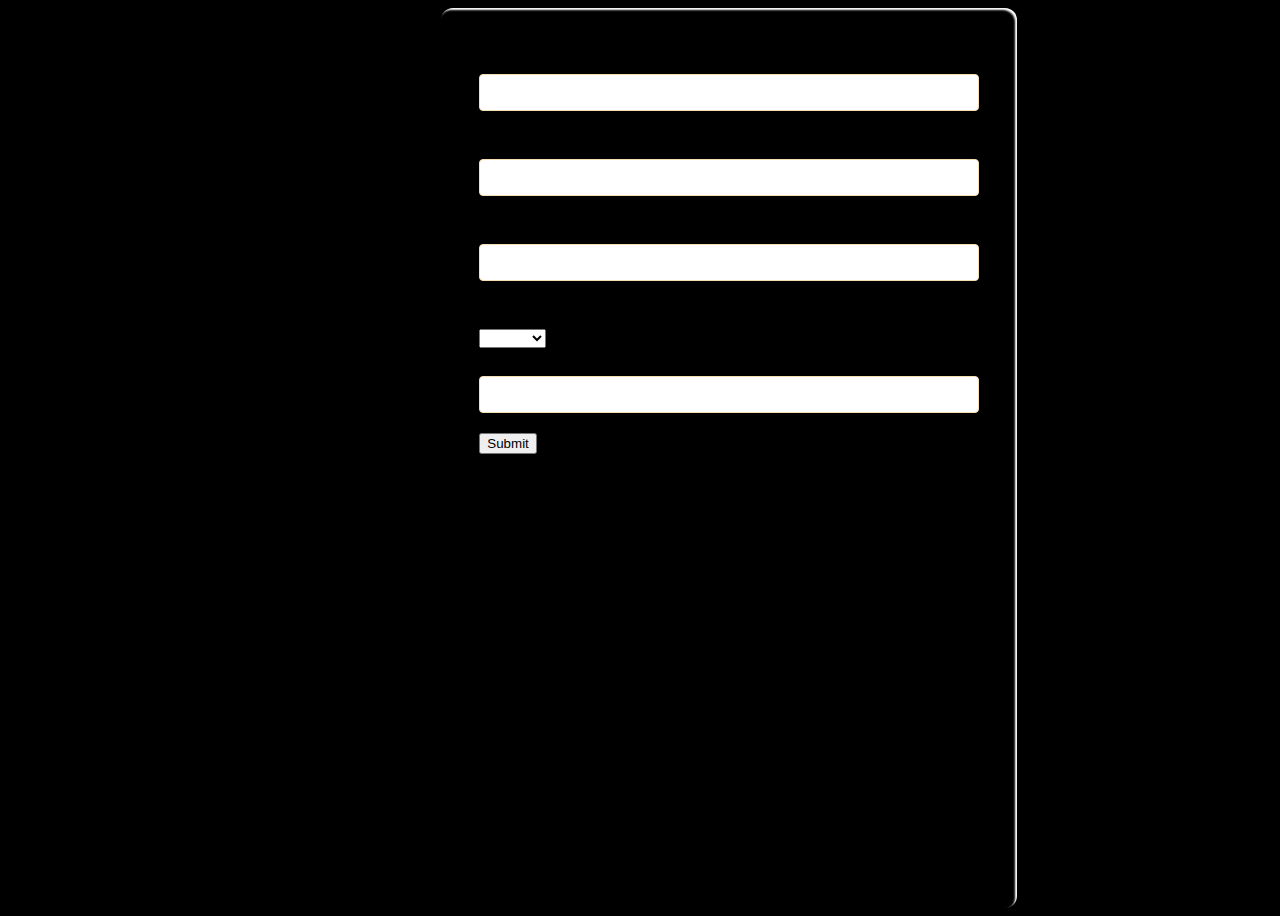
==== index.html @ 9627e082 "Update index.html" ====
<!DOCTYPE html>
<html lang="en">
<head>
    <meta charset="UTF-8">
    <meta http-equiv="X-UA-Compatible" content="IE=edge">
    <meta name="viewport" content="width=device-width, initial-scale=1.0">
</head>
    <title>Simple form</title>
    <style>
        input[type=text], input[type=email], input[type=tel], input[type=password] {
            display: block;
            margin-bottom: 10px;
        }
        body{
            background-color: black;
            display: flex;
            height: 100vh;
            justify-content: center;
            aligh-items: center;
        }
        form{
            max-width: 500px;
            margin: auto;
            width: 100%;
            padding: 38px;
            margin: 0 28px;
            border-radius:12px;
            box-shadow: inset -2px 2px 2px white;
        }
        label{
            display: block;
            margin-bottom: 10px;
        }
        input[type="text"], input[type="email"], input[type="tel"], input[type="password"] {
        padding: 10px;
        border: 1px solid wheat;
        border-radius: 4px;
        width: 100%;
        box-sizing: border-box;
        margin-bottom: 20px;
        }
        input[type="submit"]{
            background-color: green;
            color: white;
            padding: 10px 20px;
            border: none;
            border-radius: 4px;
            cursor: pointer;
            font-size: 16px;
        }
        input[type="submit"]:hover{
            background-color: green;

        }
        .error{
            color:red;
            font-weight: bold;
            margin-bottom: 10px;
        }
        .success{
            color: green;
            font-weight: bold;
            margin-bottom: 10px;
        }
    </style>
<body>
    <h1>Simple Form</h1>
    <form onsubmit="alert('Your response has been recorded')" method="get">
    <form action="#" method="POST">
        <label for="name">Name:</label>
        <input type="text" id="name" name="name" required>

        <label for="email">Email address:</label>
        <input type="email" id="email" name="email" required>

        <label for="phone">Phone number</label>
        <input type="tel" id="phone" name="phone"required>

        <label for="gender">Gender:</label>
        <select id="gender" name="gender" required>
            <option value=""></option>
            <option value="male">Male</option>
            <option value="female">Female</option>
            <option value="other">Other</option>
        </select>

        <label for="password">password</label>
        <input type="password" id="password" name="password" required>

        <button type="submit">Submit</button>
    </form>
    </form>
    
</body>
</html>
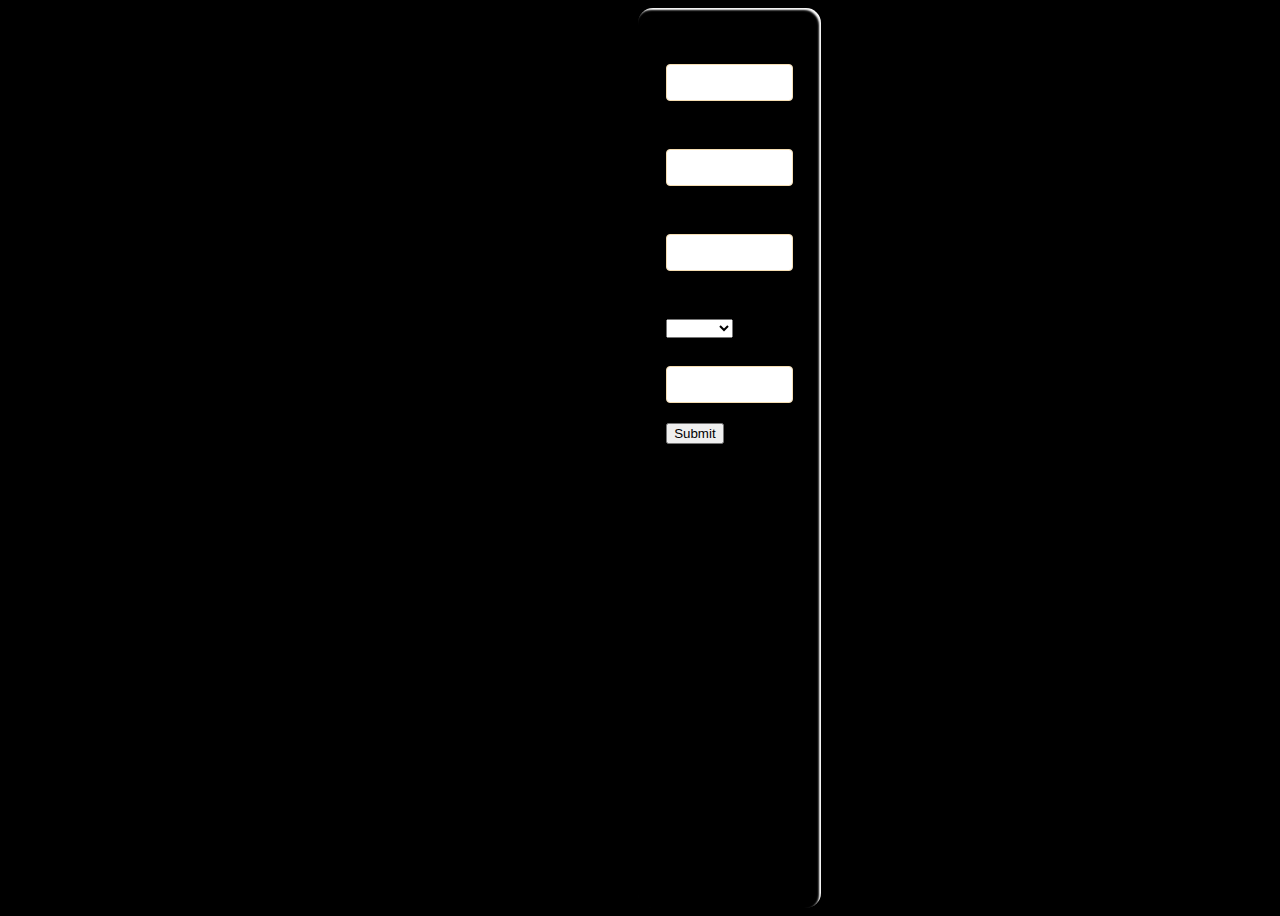
==== commit 7b0bdba8: "Update index.html" ====
--- a/index.html
+++ b/index.html
@@ -18,13 +18,16 @@
             justify-content: center;
             aligh-items: center;
         }
+        h1{
+            text-align:center;
+        }
         form{
-            max-width: 500px;
+            max-width: 400px;
             margin: auto;
-            width: 100%;
-            padding: 38px;
+            width: 10%;
+            padding: 28px;
             margin: 0 28px;
-            border-radius:12px;
+            border-radius:15px;
             box-shadow: inset -2px 2px 2px white;
         }
         label{
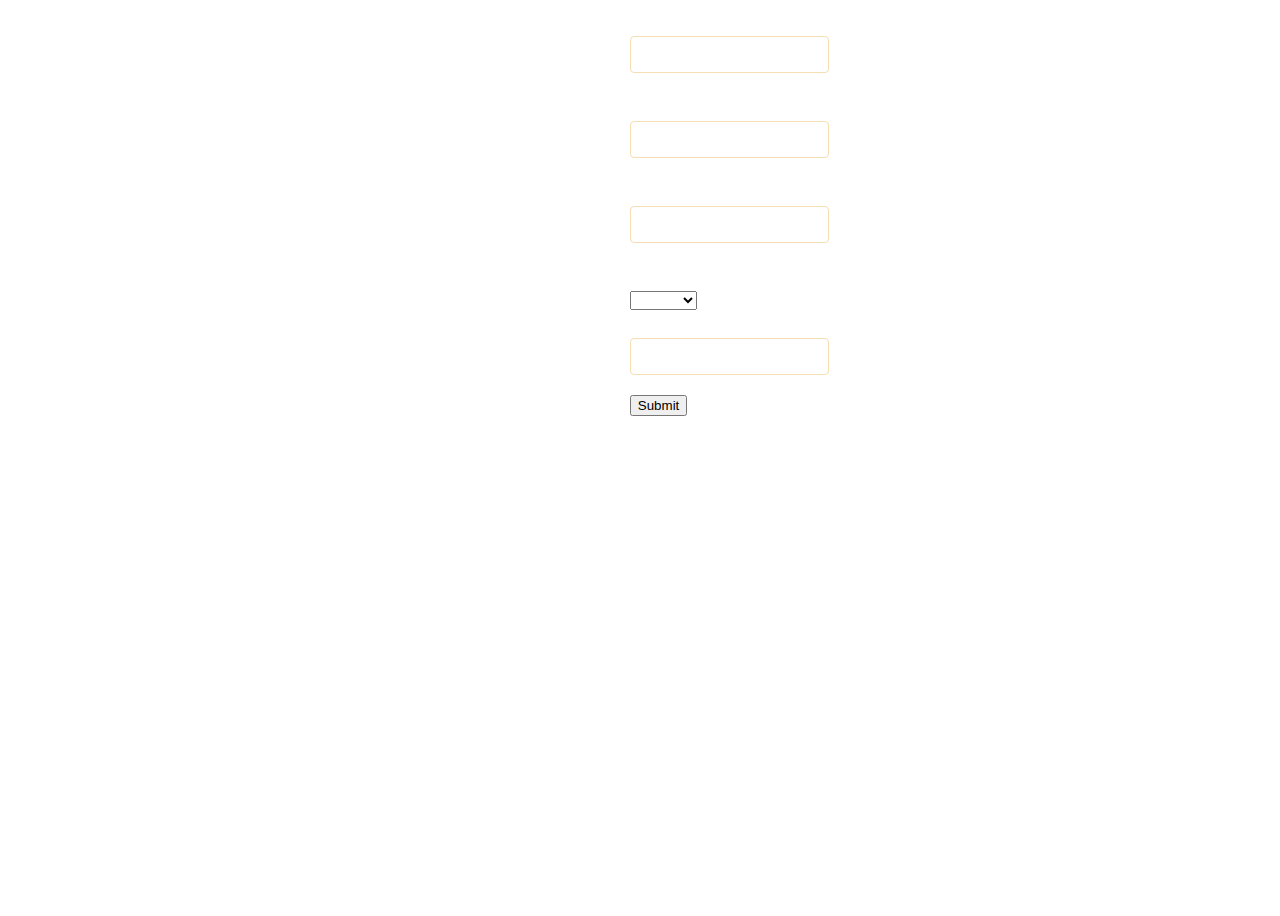
==== commit b88d950e: "Update index.html" ====
--- a/index.html
+++ b/index.html
@@ -12,16 +12,16 @@
             margin-bottom: 10px;
         }
         body{
-            background-color: black;
             display: flex;
             height: 100vh;
             justify-content: center;
             aligh-items: center;
+            color: #fff;
         }
         h1{
             text-align:center;
         }
-        form{
+        .blue{
             max-width: 400px;
             margin: auto;
             width: 10%;
@@ -69,7 +69,7 @@
 <body>
     <h1>Simple Form</h1>
     <form onsubmit="alert('Your response has been recorded')" method="get">
-    <form action="#" method="POST">
+    <form class="blue" action="#" method="POST">
         <label for="name">Name:</label>
         <input type="text" id="name" name="name" required>
 
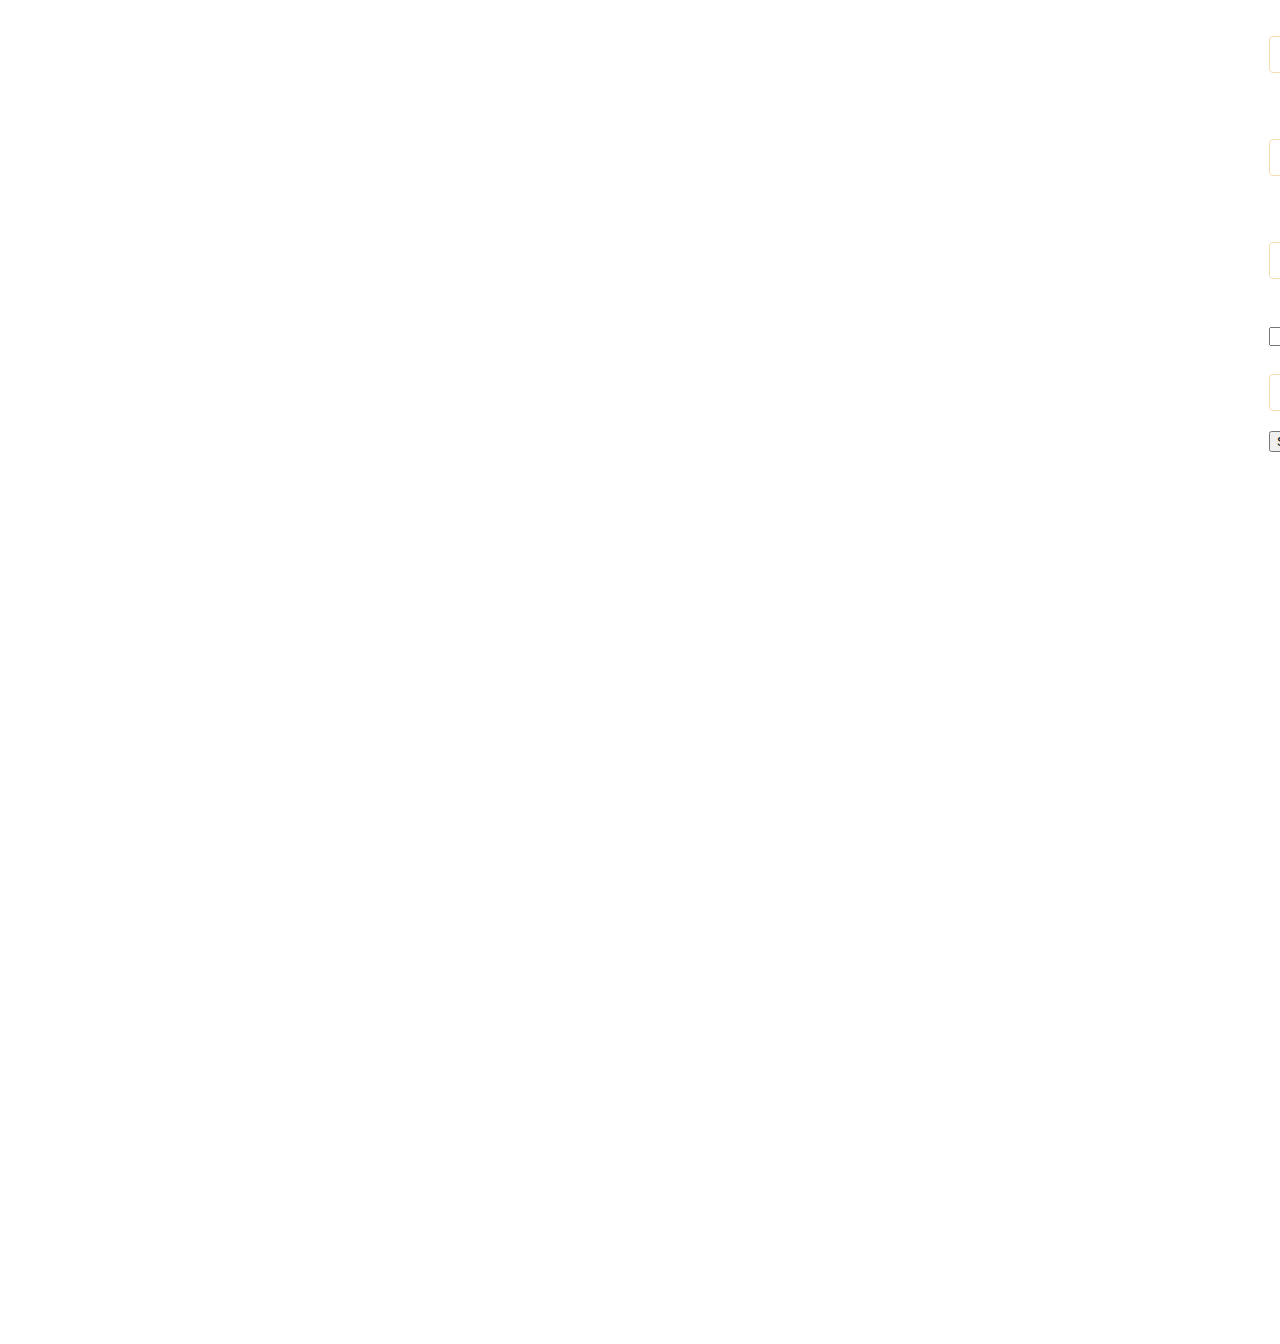
==== commit 740f76af: "Update index.html" ====
--- a/index.html
+++ b/index.html
@@ -12,6 +12,7 @@
             margin-bottom: 10px;
         }
         body{
+            background-color:white;
             display: flex;
             height: 100vh;
             justify-content: center;
@@ -20,11 +21,12 @@
         }
         h1{
             text-align:center;
+            font-size:450px;
         }
         .blue{
-            max-width: 400px;
+            max-width: 600px;
             margin: auto;
-            width: 10%;
+            width: 100%;
             padding: 28px;
             margin: 0 28px;
             border-radius:15px;
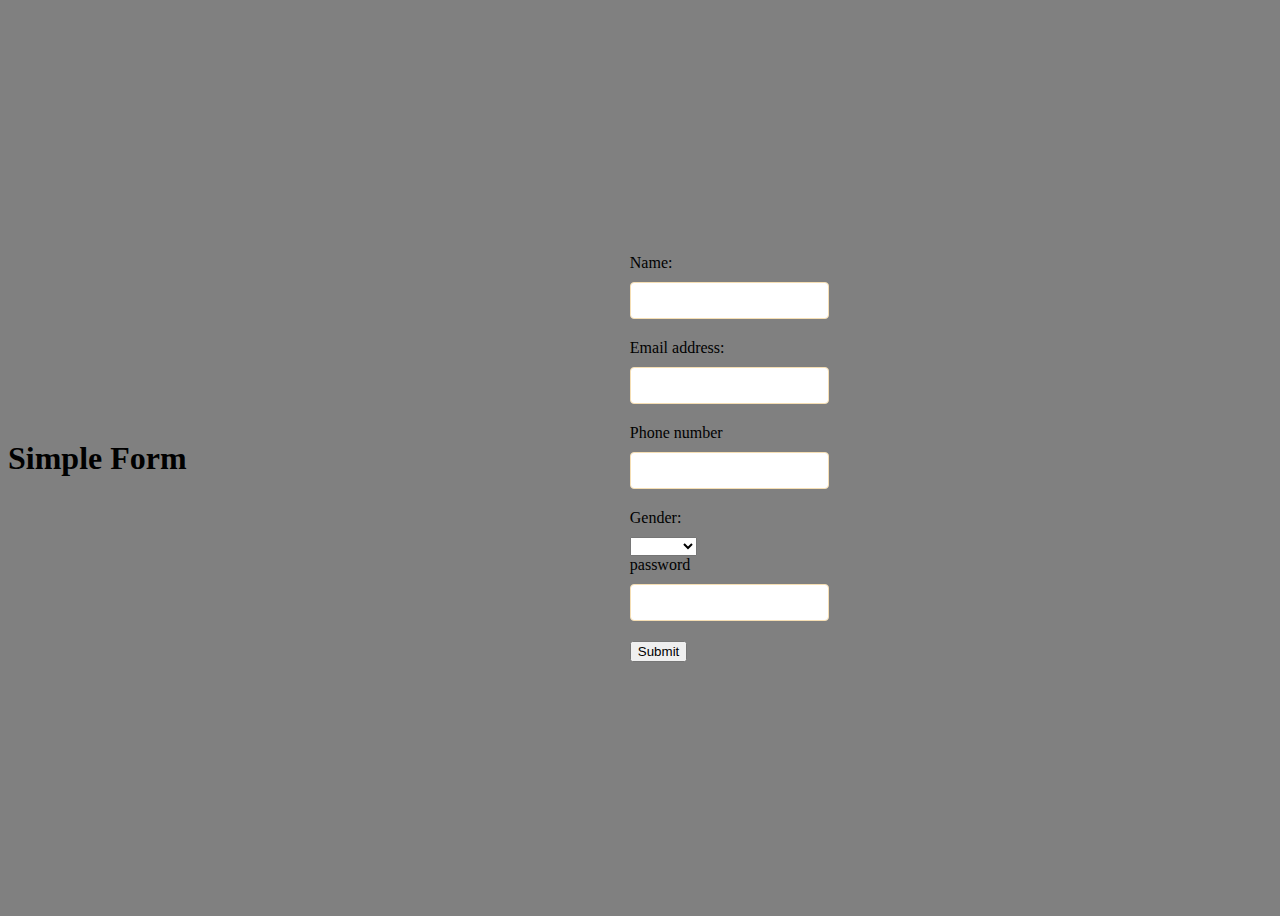
==== commit 6f7e452c: "Update index.html" ====
--- a/index.html
+++ b/index.html
@@ -11,26 +11,16 @@
             display: block;
             margin-bottom: 10px;
         }
+        form{
+            max-width: 500px;
+            margin: auto;
+        }
         body{
-            background-color:white;
+            background-color: grey;
+            align-items: center;
+            height: 100vh;
             display: flex;
-            height: 100vh;
-            justify-content: center;
-            aligh-items: center;
-            color: #fff;
-        }
-        h1{
-            text-align:center;
-            font-size:450px;
-        }
-        .blue{
-            max-width: 600px;
-            margin: auto;
-            width: 100%;
-            padding: 28px;
-            margin: 0 28px;
-            border-radius:15px;
-            box-shadow: inset -2px 2px 2px white;
+            justify-content: center;        
         }
         label{
             display: block;
@@ -67,6 +57,9 @@
             font-weight: bold;
             margin-bottom: 10px;
         }
+        h1{
+            text-align: center;
+        }
     </style>
 <body>
     <h1>Simple Form</h1>
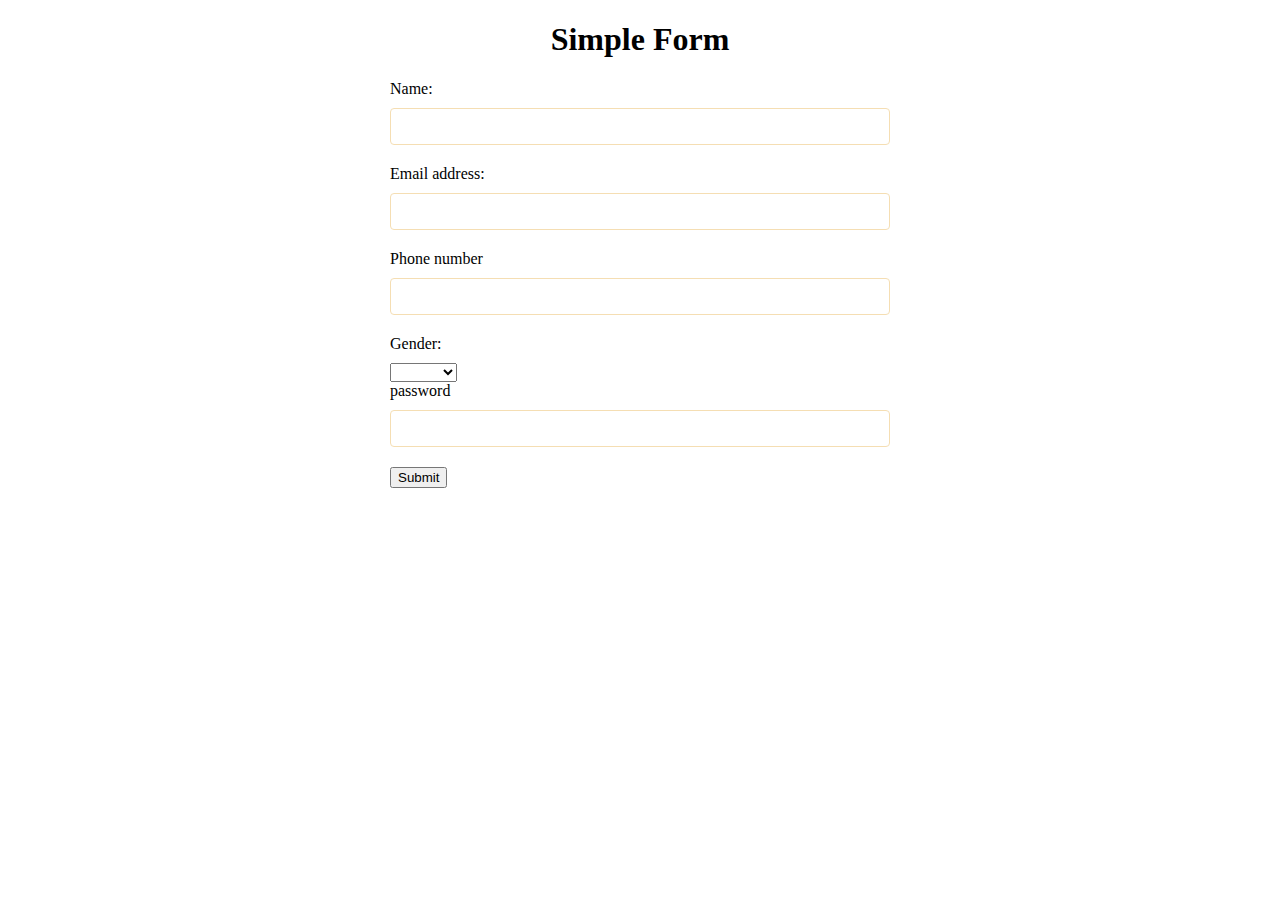
==== commit 8f3aa763: "Update index.html" ====
--- a/index.html
+++ b/index.html
@@ -7,6 +7,7 @@
 </head>
     <title>Simple form</title>
     <style>
+        <style>
         input[type=text], input[type=email], input[type=tel], input[type=password] {
             display: block;
             margin-bottom: 10px;
@@ -15,12 +16,16 @@
             max-width: 500px;
             margin: auto;
         }
-        body{
+        .blue{
             background-color: grey;
-            align-items: center;
+            /* align-items: center;
             height: 100vh;
             display: flex;
-            justify-content: center;        
+            justify-content: center;         */
+        }
+        h1{
+            text-align: center;
+            height: auto;
         }
         label{
             display: block;
@@ -57,9 +62,6 @@
             font-weight: bold;
             margin-bottom: 10px;
         }
-        h1{
-            text-align: center;
-        }
     </style>
 <body>
     <h1>Simple Form</h1>
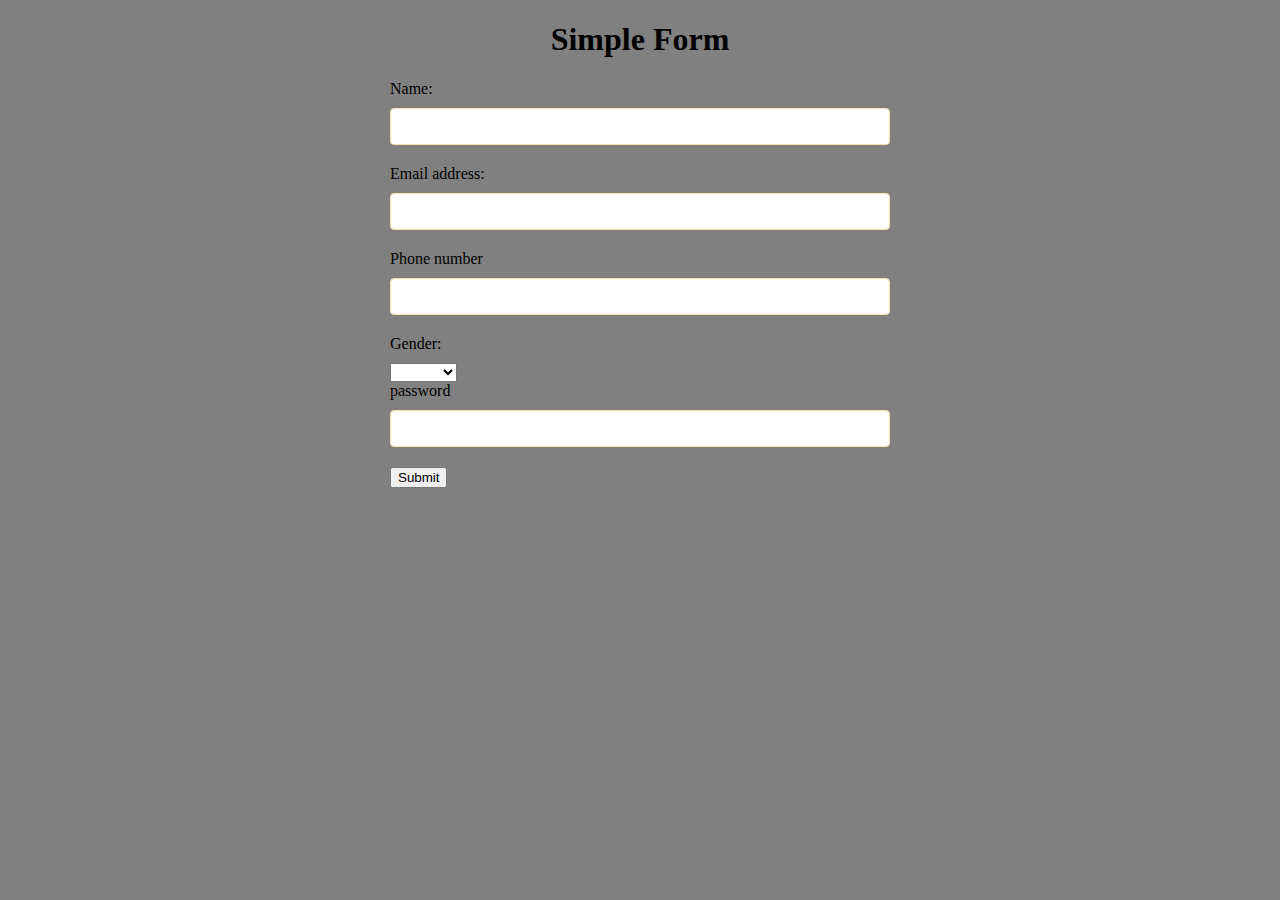
==== commit e512cfd9: "Add files via upload" ====
--- a/index.html
+++ b/index.html
@@ -7,7 +7,6 @@
 </head>
     <title>Simple form</title>
     <style>
-        <style>
         input[type=text], input[type=email], input[type=tel], input[type=password] {
             display: block;
             margin-bottom: 10px;
@@ -63,10 +62,10 @@
             margin-bottom: 10px;
         }
     </style>
-<body>
+<body class="blue">
     <h1>Simple Form</h1>
     <form onsubmit="alert('Your response has been recorded')" method="get">
-    <form class="blue" action="#" method="POST">
+    <form action="#" method="POST">
         <label for="name">Name:</label>
         <input type="text" id="name" name="name" required>
 
@@ -92,4 +91,4 @@
     </form>
     
 </body>
-</html>
+</html>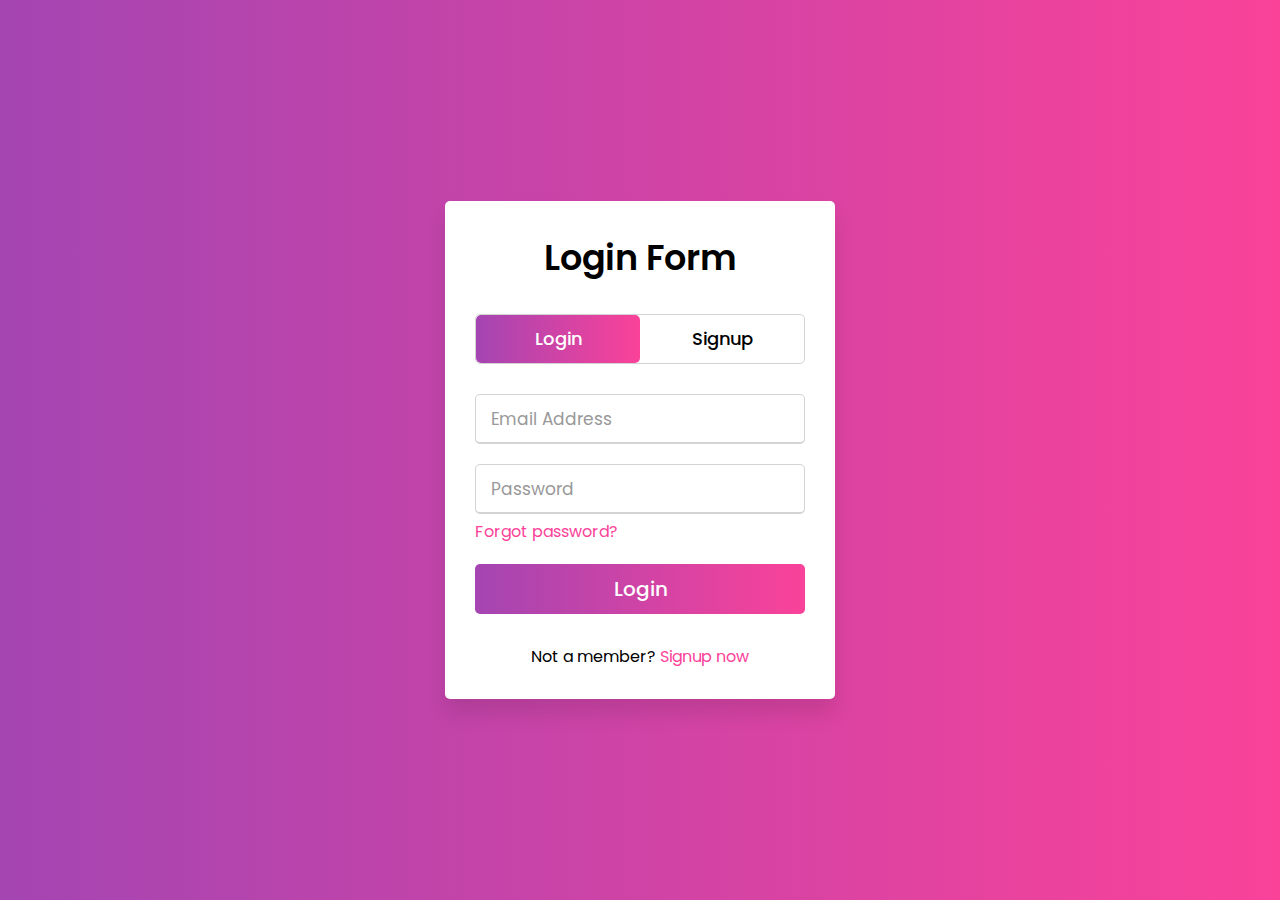
==== commit d897f4f4: "Add files via upload" ====
--- a/index.html
+++ b/index.html
@@ -1,4 +1,4 @@
-<!DOCTYPE html>
+<!-- <!DOCTYPE html>
 <html lang="en">
 <head>
     <meta charset="UTF-8">
@@ -91,4 +91,90 @@
     </form>
     
 </body>
+</html> -->
+
+<!DOCTYPE html>
+<!-- Created By CodingNepal -->
+<html lang="en" dir="ltr">
+   <head>
+      <meta charset="utf-8">
+      <title>Login and Registration Form in HTML | CodingNepal</title>
+      <link rel="stylesheet" href="style.css">
+      <meta name="viewport" content="width=device-width, initial-scale=1.0">
+   </head>
+   <body>
+      <div class="wrapper">
+         <div class="title-text">
+            <div class="title login">
+               Login Form
+            </div>
+            <div class="title signup">
+               Signup Form
+            </div>
+         </div>
+         <div class="form-container">
+            <div class="slide-controls">
+               <input type="radio" name="slide" id="login" checked>
+               <input type="radio" name="slide" id="signup">
+               <label for="login" class="slide login">Login</label>
+               <label for="signup" class="slide signup">Signup</label>
+               <div class="slider-tab"></div>
+            </div>
+            <div class="form-inner">
+               <form action="#" class="login">
+                  <div class="field">
+                     <input type="text" placeholder="Email Address" required>
+                  </div>
+                  <div class="field">
+                     <input type="password" placeholder="Password" required>
+                  </div>
+                  <div class="pass-link">
+                     <a href="#">Forgot password?</a>
+                  </div>
+                  <div class="field btn">
+                     <div class="btn-layer"></div>
+                     <input type="submit" value="Login">
+                  </div>
+                  <div class="signup-link">
+                     Not a member? <a href="">Signup now</a>
+                  </div>
+               </form>
+               <form action="#" class="signup">
+                  <div class="field">
+                     <input type="text" placeholder="Email Address" required>
+                  </div>
+                  <div class="field">
+                     <input type="password" placeholder="Password" required>
+                  </div>
+                  <div class="field">
+                     <input type="password" placeholder="Confirm password" required>
+                  </div>
+                  <div class="field btn">
+                     <div class="btn-layer"></div>
+                     <input type="submit" value="Signup">
+                  </div>
+               </form>
+            </div>
+         </div>
+      </div>
+      <script>
+         const loginText = document.querySelector(".title-text .login");
+         const loginForm = document.querySelector("form.login");
+         const loginBtn = document.querySelector("label.login");
+         const signupBtn = document.querySelector("label.signup");
+         const signupLink = document.querySelector("form .signup-link a");
+         signupBtn.onclick = (()=>{
+           loginForm.style.marginLeft = "-50%";
+           loginText.style.marginLeft = "-50%";
+         });
+         loginBtn.onclick = (()=>{
+           loginForm.style.marginLeft = "0%";
+           loginText.style.marginLeft = "0%";
+         });
+         signupLink.onclick = (()=>{
+           signupBtn.click();
+           return false;
+         });
+      </script>
+   </body>
 </html>--- a/style.css
+++ b/style.css
@@ -0,0 +1,182 @@
+@import url('https://fonts.googleapis.com/css?family=Poppins:400,500,600,700&display=swap');
+*{
+  margin: 0;
+  padding: 0;
+  box-sizing: border-box;
+  font-family: 'Poppins', sans-serif;
+}
+html,body{
+  display: grid;
+  height: 100%;
+  width: 100%;
+  place-items: center;
+  background: -webkit-linear-gradient(left, #a445b2, #fa4299);
+}
+::selection{
+  background: #fa4299;
+  color: #fff;
+}
+.wrapper{
+  overflow: hidden;
+  max-width: 390px;
+  background: #fff;
+  padding: 30px;
+  border-radius: 5px;
+  box-shadow: 0px 15px 20px rgba(0,0,0,0.1);
+}
+.wrapper .title-text{
+  display: flex;
+  width: 200%;
+}
+.wrapper .title{
+  width: 50%;
+  font-size: 35px;
+  font-weight: 600;
+  text-align: center;
+  transition: all 0.6s cubic-bezier(0.68,-0.55,0.265,1.55);
+}
+.wrapper .slide-controls{
+  position: relative;
+  display: flex;
+  height: 50px;
+  width: 100%;
+  overflow: hidden;
+  margin: 30px 0 10px 0;
+  justify-content: space-between;
+  border: 1px solid lightgrey;
+  border-radius: 5px;
+}
+.slide-controls .slide{
+  height: 100%;
+  width: 100%;
+  color: #fff;
+  font-size: 18px;
+  font-weight: 500;
+  text-align: center;
+  line-height: 48px;
+  cursor: pointer;
+  z-index: 1;
+  transition: all 0.6s ease;
+}
+.slide-controls label.signup{
+  color: #000;
+}
+.slide-controls .slider-tab{
+  position: absolute;
+  height: 100%;
+  width: 50%;
+  left: 0;
+  z-index: 0;
+  border-radius: 5px;
+  background: -webkit-linear-gradient(left, #a445b2, #fa4299);
+  transition: all 0.6s cubic-bezier(0.68,-0.55,0.265,1.55);
+}
+input[type="radio"]{
+  display: none;
+}
+#signup:checked ~ .slider-tab{
+  left: 50%;
+}
+#signup:checked ~ label.signup{
+  color: #fff;
+  cursor: default;
+  user-select: none;
+}
+#signup:checked ~ label.login{
+  color: #000;
+}
+#login:checked ~ label.signup{
+  color: #000;
+}
+#login:checked ~ label.login{
+  cursor: default;
+  user-select: none;
+}
+.wrapper .form-container{
+  width: 100%;
+  overflow: hidden;
+}
+.form-container .form-inner{
+  display: flex;
+  width: 200%;
+}
+.form-container .form-inner form{
+  width: 50%;
+  transition: all 0.6s cubic-bezier(0.68,-0.55,0.265,1.55);
+}
+.form-inner form .field{
+  height: 50px;
+  width: 100%;
+  margin-top: 20px;
+}
+.form-inner form .field input{
+  height: 100%;
+  width: 100%;
+  outline: none;
+  padding-left: 15px;
+  border-radius: 5px;
+  border: 1px solid lightgrey;
+  border-bottom-width: 2px;
+  font-size: 17px;
+  transition: all 0.3s ease;
+}
+.form-inner form .field input:focus{
+  border-color: #fc83bb;
+  /* box-shadow: inset 0 0 3px #fb6aae; */
+}
+.form-inner form .field input::placeholder{
+  color: #999;
+  transition: all 0.3s ease;
+}
+form .field input:focus::placeholder{
+  color: #b3b3b3;
+}
+.form-inner form .pass-link{
+  margin-top: 5px;
+}
+.form-inner form .signup-link{
+  text-align: center;
+  margin-top: 30px;
+}
+.form-inner form .pass-link a,
+.form-inner form .signup-link a{
+  color: #fa4299;
+  text-decoration: none;
+}
+.form-inner form .pass-link a:hover,
+.form-inner form .signup-link a:hover{
+  text-decoration: underline;
+}
+form .btn{
+  height: 50px;
+  width: 100%;
+  border-radius: 5px;
+  position: relative;
+  overflow: hidden;
+}
+form .btn .btn-layer{
+  height: 100%;
+  width: 300%;
+  position: absolute;
+  left: -100%;
+  background: -webkit-linear-gradient(right, #a445b2, #fa4299, #a445b2, #fa4299);
+  border-radius: 5px;
+  transition: all 0.4s ease;;
+}
+form .btn:hover .btn-layer{
+  left: 0;
+}
+form .btn input[type="submit"]{
+  height: 100%;
+  width: 100%;
+  z-index: 1;
+  position: relative;
+  background: none;
+  border: none;
+  color: #fff;
+  padding-left: 0;
+  border-radius: 5px;
+  font-size: 20px;
+  font-weight: 500;
+  cursor: pointer;
+}